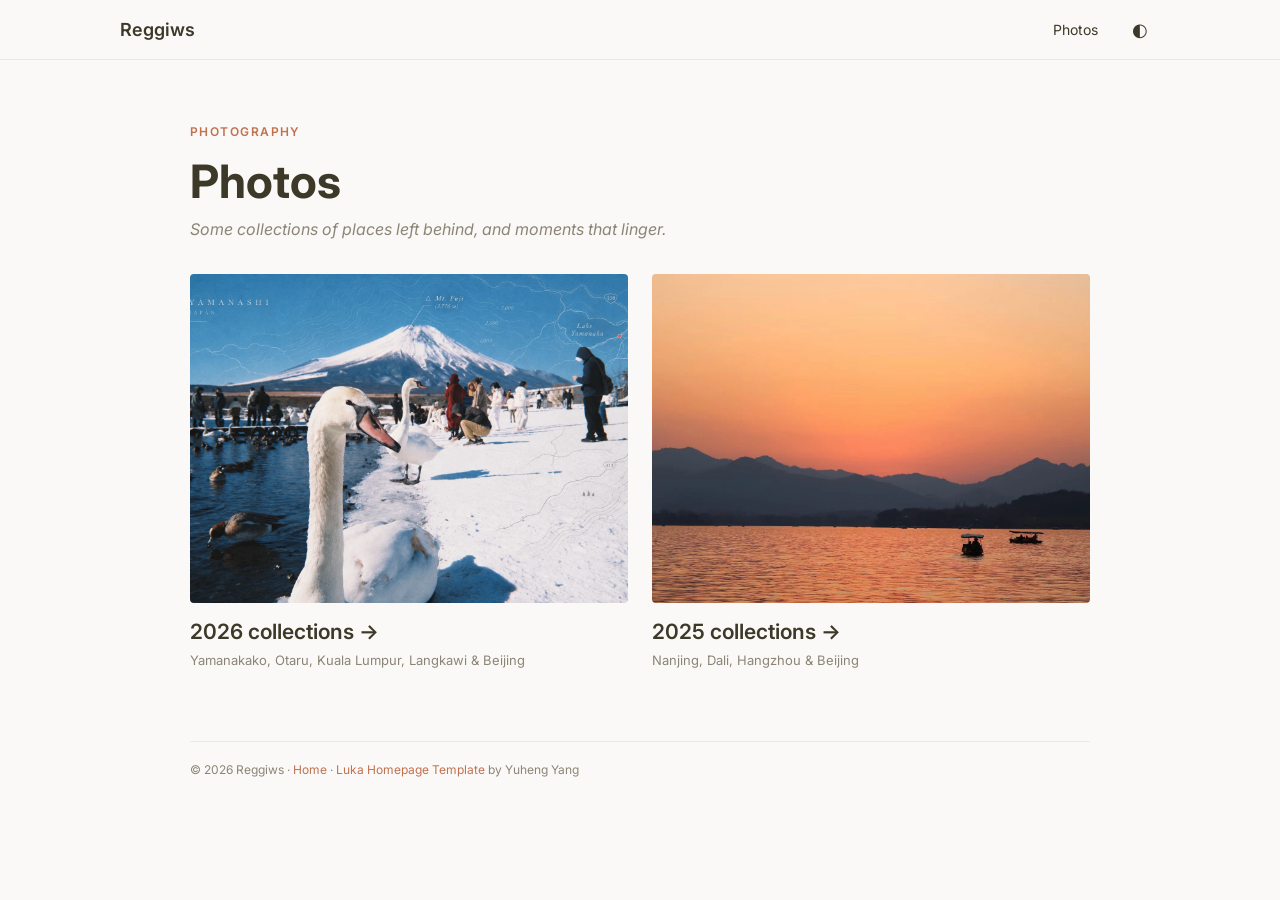
==== photos/index.html @ ba01953f "Replace Quartz with Luka homepage template and preserve photo collections" ====
<!doctype html><html lang="en"><head><meta charset="utf-8"><meta name="viewport" content="width=device-width, initial-scale=1"><title>Photos - Reggiws</title><link rel="icon" href="/assets/img/favicon.svg" type="image/svg+xml"><link rel="stylesheet" href="/assets/css/font_sans_serif.css"><link rel="stylesheet" href="/assets/css/theme-luka.css"><link rel="stylesheet" href="/assets/css/custom.css"></head><body class="theme-luka"><nav class="top-nav"><div class="nav-container"><div class="nav-left"><a href="/">Reggiws</a></div><div class="nav-right"><a href="/photos/">Photos</a><button class="theme-toggle" type="button" aria-label="Toggle color theme" data-theme-toggle>◐</button></div></div></nav><div class="wrapper gallery-wrapper"><main class="gallery-main"><p class="gallery-kicker">Photography</p><h1 class="gallery-title">Photos</h1><p class="gallery-subtitle">Some collections of places left behind, and moments that linger.</p><div class="collection-grid"><a class="collection-cover" href="/photos/2026/"><img src="/assets/photos/2026/japan-yamanashi.webp" alt="A swan beside Mount Fuji"><span class="collection-year">2026 collections →</span><span class="collection-places">Yamanakako, Otaru, Kuala Lumpur, Langkawi &amp; Beijing</span></a><a class="collection-cover" href="/photos/2025/"><img src="/assets/photos/2025/hangzhou-west-lake.webp" alt="West Lake at sunset"><span class="collection-year">2025 collections →</span><span class="collection-places">Nanjing, Dali, Hangzhou &amp; Beijing</span></a></div><footer class="gallery-footer">© 2026 Reggiws · <a href="/">Home</a> · <a href="https://github.com/wzsyyh/luka-homepage-template">Luka Homepage Template</a> by Yuheng Yang</footer></main></div><script src="/assets/js/theme.js"></script></body></html>
---- assets/css/font_sans_serif.css ----
@import url('https://fonts.googleapis.com/css2?family=Inter:wght@300;400;500;600;700&family=Ubuntu+Mono&display=swap');

body {
  background-color: #fff;
  font: 18px/1.5 "Inter", -apple-system, BlinkMacSystemFont, "Segoe UI", Roboto, Oxygen, Ubuntu, Cantarell, "Helvetica Neue", Arial, sans-serif;
  color: #595959;
  font-weight: 400;
}
---- assets/css/theme-luka.css ----
/* ============================================
   Luka Homepage
   Warm minimal academic homepage template
   ============================================ */

html {
  scroll-behavior: smooth;
}

body {
  margin: 0;
}

body.theme-luka,
body.theme-luka *,
body.theme-luka *::before,
body.theme-luka *::after {
  box-sizing: border-box;
}

:root {
  --luka-bg: #faf9f7;
  --luka-text: #3d3929;
  --luka-accent: #c2714f;
  --luka-secondary: #8c8577;
  --luka-border: rgba(194, 113, 79, 0.2);
  --luka-shadow: rgba(194, 113, 79, 0.15);
  --luka-social-bg: #ffffff;
  --luka-social-text: #8b7355;
  --luka-footer-border: rgba(194, 113, 79, 0.15);
}

@media (prefers-color-scheme: dark) {
  :root:not([data-theme="light"]) {
    --luka-bg: #1a1917;
    --luka-text: #d1cec7;
    --luka-accent: #e28a67;
    --luka-secondary: #9b9488;
    --luka-border: rgba(226, 138, 103, 0.2);
    --luka-shadow: rgba(0, 0, 0, 0.3);
    --luka-social-bg: #22211e;
    --luka-social-text: #d1cec7;
    --luka-footer-border: rgba(226, 138, 103, 0.15);
  }
}

[data-theme="dark"] {
  --luka-bg: #1a1917;
  --luka-text: #d1cec7;
  --luka-accent: #e28a67;
  --luka-secondary: #9b9488;
  --luka-border: rgba(226, 138, 103, 0.2);
  --luka-shadow: rgba(0, 0, 0, 0.3);
  --luka-social-bg: #22211e;
  --luka-social-text: #d1cec7;
  --luka-footer-border: rgba(226, 138, 103, 0.15);
}

[data-theme="light"] {
  --luka-bg: #faf9f7;
  --luka-text: #3d3929;
  --luka-accent: #c2714f;
  --luka-secondary: #8c8577;
  --luka-border: rgba(194, 113, 79, 0.2);
  --luka-shadow: rgba(194, 113, 79, 0.15);
  --luka-social-bg: #ffffff;
  --luka-social-text: #8b7355;
  --luka-footer-border: rgba(194, 113, 79, 0.15);
}

body.theme-luka {
  background: var(--luka-bg);
  color: var(--luka-text);
  font-family: "Inter", -apple-system, BlinkMacSystemFont, sans-serif;
  font-size: 16px;
  line-height: 1.65;
  transition: background-color 0.3s ease, color 0.3s ease;
}

body.theme-luka a {
  color: var(--luka-accent);
  text-decoration: none;
}

body.theme-luka a:hover {
  filter: brightness(1.15);
}

body.theme-luka .top-nav {
  position: fixed;
  top: 0;
  left: 0;
  right: 0;
  height: 60px;
  display: flex;
  justify-content: center;
  align-items: center;
  background: var(--luka-bg);
  border-bottom: 1px solid var(--luka-footer-border);
  z-index: 1000;
}

body.theme-luka .nav-container {
  width: 100%;
  max-width: 1120px;
  padding: 0 40px;
  display: flex;
  align-items: center;
  justify-content: space-between;
}

body.theme-luka .nav-left a {
  color: var(--luka-text);
  font-size: 18px;
  font-weight: 600;
}

body.theme-luka .theme-toggle {
  border: none;
  background: transparent;
  color: var(--luka-text);
  width: 40px;
  height: 40px;
  border-radius: 999px;
  cursor: pointer;
  font-size: 18px;
  transition: background-color 0.2s ease, color 0.2s ease;
}

body.theme-luka .theme-toggle:hover {
  background: var(--luka-border);
  color: var(--luka-accent);
}

body.theme-luka .wrapper {
  width: 100%;
  max-width: 1120px;
  margin: 0 auto;
  display: flex;
  flex-wrap: wrap;
  align-items: flex-start;
  min-height: 100vh;
}

body.theme-luka .sidebar {
  width: 320px;
  flex-shrink: 0;
  position: fixed;
  top: 60px;
  left: calc(50% - 560px);
  height: calc(100vh - 60px);
  overflow-y: auto;
  text-align: center;
  box-sizing: border-box;
  display: flex;
  flex-direction: column;
  justify-content: flex-start;
  align-items: center;
  padding-top: 60px;
  z-index: 100;
}

body.theme-luka .profile-card {
  width: 100%;
  padding: 0 20px;
  text-align: center;
}

body.theme-luka .image.avatar {
  display: block;
  margin: 0 auto 28px;
}

body.theme-luka .image.avatar img {
  width: 220px;
  height: 220px;
  border-radius: 50%;
  object-fit: cover;
  box-shadow: 0 6px 24px var(--luka-shadow);
}

body.theme-luka .site-name {
  margin: 0 0 8px;
  color: var(--luka-text);
  font-size: 28px;
  line-height: 1.2;
}

body.theme-luka .site-email {
  margin: 0 0 24px;
  color: var(--luka-secondary);
  font-size: 13px;
  font-family: "Ubuntu Mono", "SFMono-Regular", monospace;
  word-break: break-all;
}

body.theme-luka .social-icons {
  display: flex;
  justify-content: center;
  gap: 12px;
  flex-wrap: wrap;
}

body.theme-luka .social-icons a {
  width: 40px;
  height: 40px;
  display: inline-flex;
  align-items: center;
  justify-content: center;
  border-radius: 50%;
  background: var(--luka-social-bg);
  color: var(--luka-social-text) !important;
  box-shadow: 0 2px 8px rgba(61, 57, 41, 0.08);
  transition: transform 0.2s ease, background-color 0.2s ease, color 0.2s ease;
}

body.theme-luka .social-icons a:hover {
  background: var(--luka-accent);
  color: #fff !important;
  transform: translateY(-2px);
}

body.theme-luka .visitor-card {
  margin: 40px auto 0;
  width: 240px;
  padding: 18px 16px;
  border: 1px dashed var(--luka-border);
  border-radius: 14px;
  color: var(--luka-secondary);
  text-align: left;
}

body.theme-luka .visitor-card-title {
  margin-bottom: 8px;
  font-size: 13px;
  font-weight: 600;
  color: var(--luka-accent);
  text-transform: uppercase;
  letter-spacing: 0.08em;
}

body.theme-luka .visitor-card-body {
  font-size: 13px;
  line-height: 1.6;
}

body.theme-luka .content {
  flex: 1;
  min-width: 0;
  margin-left: 320px;
  padding: 120px 40px 80px 60px;
}

body.theme-luka .section {
  margin-bottom: 44px;
  opacity: 0;
  transform: translateY(12px);
  transition: opacity 0.45s ease, transform 0.45s ease;
}

body.theme-luka .section.visible {
  opacity: 1;
  transform: translateY(0);
}

body.theme-luka .section-title {
  display: inline-block;
  margin: 0 0 18px;
  padding-bottom: 10px;
  border-bottom: 2px solid var(--luka-accent);
  color: var(--luka-accent);
  font-size: 19px;
  font-weight: 600;
}

body.theme-luka .section-body p {
  margin: 0 0 14px;
}

body.theme-luka .card {
  background: transparent;
  padding: 0;
  box-shadow: none;
}

body.theme-luka .timeline-item {
  position: relative;
  margin-left: 20px;
  padding-left: 8px;
  padding-bottom: 20px;
}

body.theme-luka .timeline-item::before {
  content: "";
  position: absolute;
  left: -20px;
  top: 0;
  bottom: 0;
  width: 2px;
  background: linear-gradient(to bottom, var(--luka-accent), rgba(194, 113, 79, 0.12));
}

body.theme-luka .timeline-item:last-child::before {
  bottom: 50%;
}

body.theme-luka .timeline-item::after {
  content: "";
  position: absolute;
  left: -25px;
  top: 22px;
  width: 10px;
  height: 10px;
  border-radius: 50%;
  background: var(--luka-accent);
  border: 2px solid var(--luka-bg);
}

body.theme-luka .experience-item {
  display: flex;
  align-items: flex-start;
  gap: 16px;
}

body.theme-luka .institution-logo {
  width: 52px;
  height: 52px;
  flex-shrink: 0;
}

body.theme-luka .experience-content {
  flex: 1;
}

body.theme-luka .experience-content p {
  margin: 0 0 2px;
}

body.theme-luka .exp-title {
  font-size: 15px;
  color: var(--luka-text);
}

body.theme-luka .exp-detail {
  font-size: 14px;
  color: var(--luka-secondary);
}

body.theme-luka .exp-period {
  font-size: 13px;
  color: var(--luka-accent);
  font-weight: 500;
}

body.theme-luka .project-card {
  font-size: 15px;
  line-height: 1.7;
}

body.theme-luka .publications ol.bibliography {
  list-style: none;
  padding: 0;
  margin: 0;
}

body.theme-luka .publications ol.bibliography li {
  margin-bottom: 14px;
  padding: 15px 0 15px 16px;
  border-left: 3px solid var(--luka-accent);
}

body.theme-luka .pub-content .title {
  margin-bottom: 4px;
  color: var(--luka-text);
  font-size: 15px;
  font-weight: 600;
}

body.theme-luka .pub-content .author {
  margin-bottom: 4px;
  color: var(--luka-secondary);
  font-size: 14px;
}

body.theme-luka .pub-content .periodical {
  margin-bottom: 6px;
  color: var(--luka-accent);
  font-size: 14px;
}

body.theme-luka .pub-content .links a {
  font-size: 13px;
  font-weight: 500;
}

body.theme-luka .awards-grid {
  display: flex;
  flex-direction: column;
  gap: 8px;
}

body.theme-luka .award-item {
  display: flex;
  align-items: center;
  gap: 10px;
  padding: 4px 0;
}

body.theme-luka .award-icon {
  flex-shrink: 0;
  font-size: 20px;
}

body.theme-luka .award-text {
  color: var(--luka-text);
  font-size: 14px;
}

body.theme-luka .site-footer {
  width: 100%;
  flex-basis: 100%;
  padding: 32px 24px 40px 380px;
  text-align: center;
}

body.theme-luka .site-footer p {
  margin: 0;
  padding-top: 20px;
  border-top: 1px solid var(--luka-footer-border);
  color: var(--luka-secondary);
  font-size: 13px;
}

body.theme-luka .template-credit {
  display: inline-block;
  margin-top: 8px;
  font-size: 12px;
}

body.theme-luka h1,
body.theme-luka h2,
body.theme-luka h3,
body.theme-luka h4,
body.theme-luka strong {
  color: var(--luka-text);
}

@media (max-width: 1080px) {
  body.theme-luka .nav-container {
    padding: 0 20px;
  }

  body.theme-luka .wrapper {
    flex-direction: column;
    padding: 0 20px;
  }

  body.theme-luka .sidebar {
    position: static;
    left: auto;
    width: 100%;
    height: auto;
    padding-top: 80px;
    overflow: visible;
  }

  body.theme-luka .profile-card {
    padding: 0;
  }

  body.theme-luka .content {
    margin-left: 0;
    padding: 32px 0 48px;
  }

  body.theme-luka .site-footer {
    padding: 32px 0;
  }

  body.theme-luka .site-footer p {
    padding-top: 0;
    border-top: none;
  }
}

@media (max-width: 640px) {
  body.theme-luka .image.avatar img {
    width: 148px;
    height: 148px;
  }

  body.theme-luka .site-name {
    font-size: 24px;
  }

  body.theme-luka .experience-item {
    gap: 12px;
  }

  body.theme-luka .institution-logo {
    width: 44px;
    height: 44px;
  }

  body.theme-luka .visitor-card {
    width: 100%;
    max-width: 280px;
  }
}

@media (max-width: 480px) {
  body.theme-luka .section {
    margin-bottom: 32px;
  }

  body.theme-luka .section-title {
    font-size: 18px;
  }

  body.theme-luka .project-card,
  body.theme-luka .exp-detail,
  body.theme-luka .award-text,
  body.theme-luka .pub-content .author,
  body.theme-luka .pub-content .periodical {
    font-size: 13px;
  }
}
---- assets/css/custom.css ----
@font-face { font-family: "Quiet Fangsong"; src: url("/assets/fonts/quiet-note-fangsong.woff2") format("woff2"); font-display: swap; }
body.theme-luka .nav-right { display:flex; align-items:center; gap:22px; }
body.theme-luka .nav-right a { color:var(--luka-text); font-size:14px; }
body.theme-luka .profile-links { display:flex; justify-content:center; gap:18px; flex-wrap:wrap; font-size:13px; }
body.theme-luka .site-email a { color:var(--luka-secondary); }
body.theme-luka .education-entry { padding:0 0 16px; margin:0 0 16px; border-bottom:1px solid var(--luka-footer-border); }
body.theme-luka .education-entry:last-child { border:0; margin-bottom:0; padding-bottom:0; }
body.theme-luka .education-entry p { margin:0 0 4px; }
body.theme-luka .muted { color:var(--luka-secondary); font-style:italic; }
body.theme-luka .photo-intro { color:var(--luka-secondary); font-style:italic; }
body.theme-luka .text-link { font-weight:600; }
body.theme-luka .site-footer { text-align:left; padding-left:380px; }
body.theme-luka .site-footer p { border:0; padding:0; }
body.theme-luka .site-footer .quiet-note { margin:0 0 22px; color:color-mix(in srgb, var(--luka-secondary) 28%, var(--luka-bg)); font:12px/1.9 "Quiet Fangsong", serif; letter-spacing:.08em; }
body.theme-luka .footer-divider { padding:0 5px; }
body.theme-luka .gallery-wrapper { display:block; max-width:1040px; padding:110px 40px 70px; }
body.theme-luka .gallery-main { max-width:900px; margin:0 auto; }
body.theme-luka .gallery-kicker { color:var(--luka-accent); font-size:12px; font-weight:600; letter-spacing:.12em; text-transform:uppercase; }
body.theme-luka .gallery-title { margin:6px 0 8px; font-size:clamp(30px,5vw,46px); line-height:1.18; }
body.theme-luka .gallery-subtitle { margin:0 0 32px; color:var(--luka-secondary); font-style:italic; }
body.theme-luka .collection-grid { display:grid; grid-template-columns:repeat(2,minmax(0,1fr)); gap:24px; }
body.theme-luka .collection-cover { display:block; color:var(--luka-text); }
body.theme-luka .collection-cover img { width:100%; aspect-ratio:4/3; object-fit:cover; display:block; border-radius:4px; }
body.theme-luka .collection-year { display:block; margin-top:12px; font-size:21px; font-weight:600; color:var(--luka-text); }
body.theme-luka .collection-places { display:block; font-size:13px; color:var(--luka-secondary); }
body.theme-luka .gallery-back { display:inline-block; margin-bottom:24px; font-size:13px; }
body.theme-luka .photo-group { margin:42px 0 56px; }
body.theme-luka .photo-group h2 { margin:0 0 16px; font-size:20px; color:var(--luka-text); font-weight:600; }
body.theme-luka .photo-grid { display:grid; grid-template-columns:repeat(2,minmax(0,1fr)); gap:22px; align-items:start; }
body.theme-luka .photo-grid figure { margin:0; }
body.theme-luka .photo-grid img { display:block; width:100%; height:auto; border-radius:4px; }
body.theme-luka .photo-grid figcaption { margin-top:8px; font-size:13px; color:var(--luka-secondary); }
body.theme-luka .gallery-footer { margin-top:70px; padding-top:18px; border-top:1px solid var(--luka-footer-border); color:var(--luka-secondary); font-size:12px; }
@media (max-width:1080px) { body.theme-luka .site-footer { padding-left:0; } }
@media (max-width:640px) { body.theme-luka .gallery-wrapper { padding:95px 20px 48px; } body.theme-luka .collection-grid,body.theme-luka .photo-grid { grid-template-columns:1fr; } body.theme-luka .photo-grid { gap:28px; } }
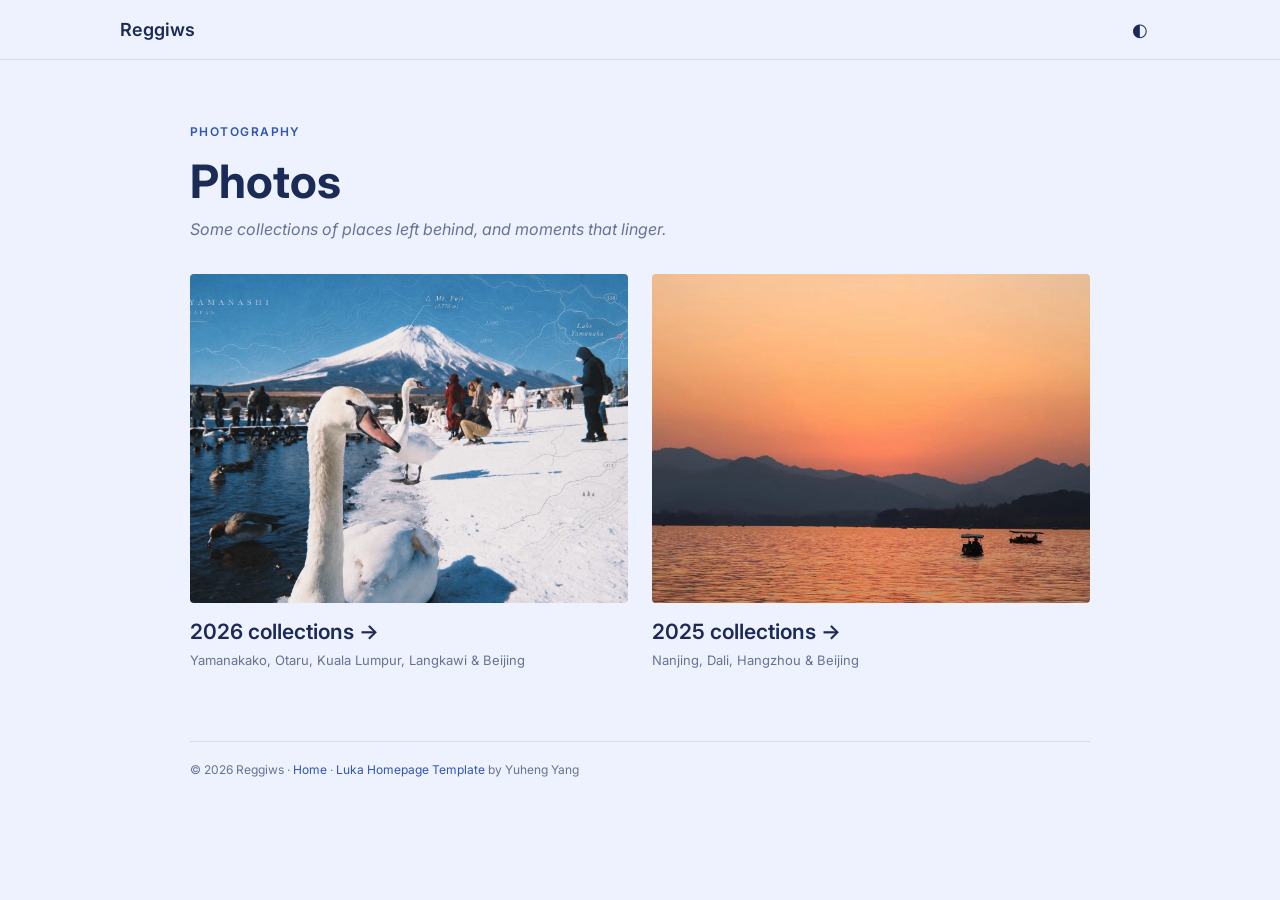
==== commit c9866cb4: "Add pale Klein blue theme and school emblems" ====
--- a/photos/index.html
+++ b/photos/index.html
@@ -1 +1 @@
-<!doctype html><html lang="en"><head><meta charset="utf-8"><meta name="viewport" content="width=device-width, initial-scale=1"><title>Photos - Reggiws</title><link rel="icon" href="/assets/img/favicon.svg" type="image/svg+xml"><link rel="stylesheet" href="/assets/css/font_sans_serif.css"><link rel="stylesheet" href="/assets/css/theme-luka.css"><link rel="stylesheet" href="/assets/css/custom.css"></head><body class="theme-luka"><nav class="top-nav"><div class="nav-container"><div class="nav-left"><a href="/">Reggiws</a></div><div class="nav-right"><a href="/photos/">Photos</a><button class="theme-toggle" type="button" aria-label="Toggle color theme" data-theme-toggle>◐</button></div></div></nav><div class="wrapper gallery-wrapper"><main class="gallery-main"><p class="gallery-kicker">Photography</p><h1 class="gallery-title">Photos</h1><p class="gallery-subtitle">Some collections of places left behind, and moments that linger.</p><div class="collection-grid"><a class="collection-cover" href="/photos/2026/"><img src="/assets/photos/2026/japan-yamanashi.webp" alt="A swan beside Mount Fuji"><span class="collection-year">2026 collections →</span><span class="collection-places">Yamanakako, Otaru, Kuala Lumpur, Langkawi &amp; Beijing</span></a><a class="collection-cover" href="/photos/2025/"><img src="/assets/photos/2025/hangzhou-west-lake.webp" alt="West Lake at sunset"><span class="collection-year">2025 collections →</span><span class="collection-places">Nanjing, Dali, Hangzhou &amp; Beijing</span></a></div><footer class="gallery-footer">© 2026 Reggiws · <a href="/">Home</a> · <a href="https://github.com/wzsyyh/luka-homepage-template">Luka Homepage Template</a> by Yuheng Yang</footer></main></div><script src="/assets/js/theme.js"></script></body></html>+<!doctype html><html lang="en"><head><meta charset="utf-8"><meta name="viewport" content="width=device-width, initial-scale=1"><title>Photos - Reggiws</title><link rel="icon" href="/assets/img/favicon.svg" type="image/svg+xml"><link rel="stylesheet" href="/assets/css/font_sans_serif.css"><link rel="stylesheet" href="/assets/css/theme-luka.css"><link rel="stylesheet" href="/assets/css/custom.css"></head><body class="theme-luka"><nav class="top-nav"><div class="nav-container"><div class="nav-left"><a href="/">Reggiws</a></div><div class="nav-right"><button class="theme-toggle" type="button" aria-label="Toggle color theme" data-theme-toggle>◐</button></div></div></nav><div class="wrapper gallery-wrapper"><main class="gallery-main"><p class="gallery-kicker">Photography</p><h1 class="gallery-title">Photos</h1><p class="gallery-subtitle">Some collections of places left behind, and moments that linger.</p><div class="collection-grid"><a class="collection-cover" href="/photos/2026/"><img src="/assets/photos/2026/japan-yamanashi.webp" alt="A swan beside Mount Fuji"><span class="collection-year">2026 collections →</span><span class="collection-places">Yamanakako, Otaru, Kuala Lumpur, Langkawi &amp; Beijing</span></a><a class="collection-cover" href="/photos/2025/"><img src="/assets/photos/2025/hangzhou-west-lake.webp" alt="West Lake at sunset"><span class="collection-year">2025 collections →</span><span class="collection-places">Nanjing, Dali, Hangzhou &amp; Beijing</span></a></div><footer class="gallery-footer">© 2026 Reggiws · <a href="/">Home</a> · <a href="https://github.com/wzsyyh/luka-homepage-template">Luka Homepage Template</a> by Yuheng Yang</footer></main></div><script src="/assets/js/theme.js"></script></body></html>
--- a/assets/css/custom.css
+++ b/assets/css/custom.css
@@ -1,11 +1,19 @@
 @font-face { font-family: "Quiet Fangsong"; src: url("/assets/fonts/quiet-note-fangsong.woff2") format("woff2"); font-display: swap; }
+:root, [data-theme="light"] { --luka-bg:#eef2ff; --luka-text:#1c2b56; --luka-accent:#3154b9; --luka-secondary:#667393; --luka-border:rgba(49,84,185,.18); --luka-shadow:rgba(36,68,160,.11); --luka-social-bg:#f8faff; --luka-social-text:#3154b9; --luka-footer-border:rgba(49,84,185,.14); }
+[data-theme="dark"] { --luka-bg:#121b37; --luka-text:#e2e8ff; --luka-accent:#9cb6ff; --luka-secondary:#a5afcb; --luka-border:rgba(156,182,255,.23); --luka-shadow:rgba(0,0,0,.25); --luka-social-bg:#1b284a; --luka-social-text:#c8d6ff; --luka-footer-border:rgba(156,182,255,.2); }
 body.theme-luka .nav-right { display:flex; align-items:center; gap:22px; }
 body.theme-luka .nav-right a { color:var(--luka-text); font-size:14px; }
 body.theme-luka .profile-links { display:flex; justify-content:center; gap:18px; flex-wrap:wrap; font-size:13px; }
 body.theme-luka .site-email a { color:var(--luka-secondary); }
-body.theme-luka .education-entry { padding:0 0 16px; margin:0 0 16px; border-bottom:1px solid var(--luka-footer-border); }
+body.theme-luka .education-entry { padding:0 0 20px; margin:0 0 20px; border-bottom:1px solid var(--luka-footer-border); }
 body.theme-luka .education-entry:last-child { border:0; margin-bottom:0; padding-bottom:0; }
 body.theme-luka .education-entry p { margin:0 0 4px; }
+body.theme-luka .school-mark { flex:none; width:50px; height:50px; display:grid; place-items:center; border:1px solid var(--luka-border); border-radius:5px; color:var(--luka-accent); background:var(--luka-social-bg); font:600 14px/1 Georgia,serif; letter-spacing:.03em; }
+body.theme-luka .school-seal { flex:none; width:50px; height:50px; object-fit:contain; border:1px solid var(--luka-border); border-radius:6px; background:#fff; padding:4px; }
+body.theme-luka .lab-mark { font-size:23px; }
+body.theme-luka .exp-subdetail { color:var(--luka-secondary); font-size:13px; }
+body.theme-luka .research-entry { padding-top:2px; }
+body.theme-luka .research-entry .exp-title a { color:var(--luka-text); }
 body.theme-luka .muted { color:var(--luka-secondary); font-style:italic; }
 body.theme-luka .photo-intro { color:var(--luka-secondary); font-style:italic; }
 body.theme-luka .text-link { font-weight:600; }
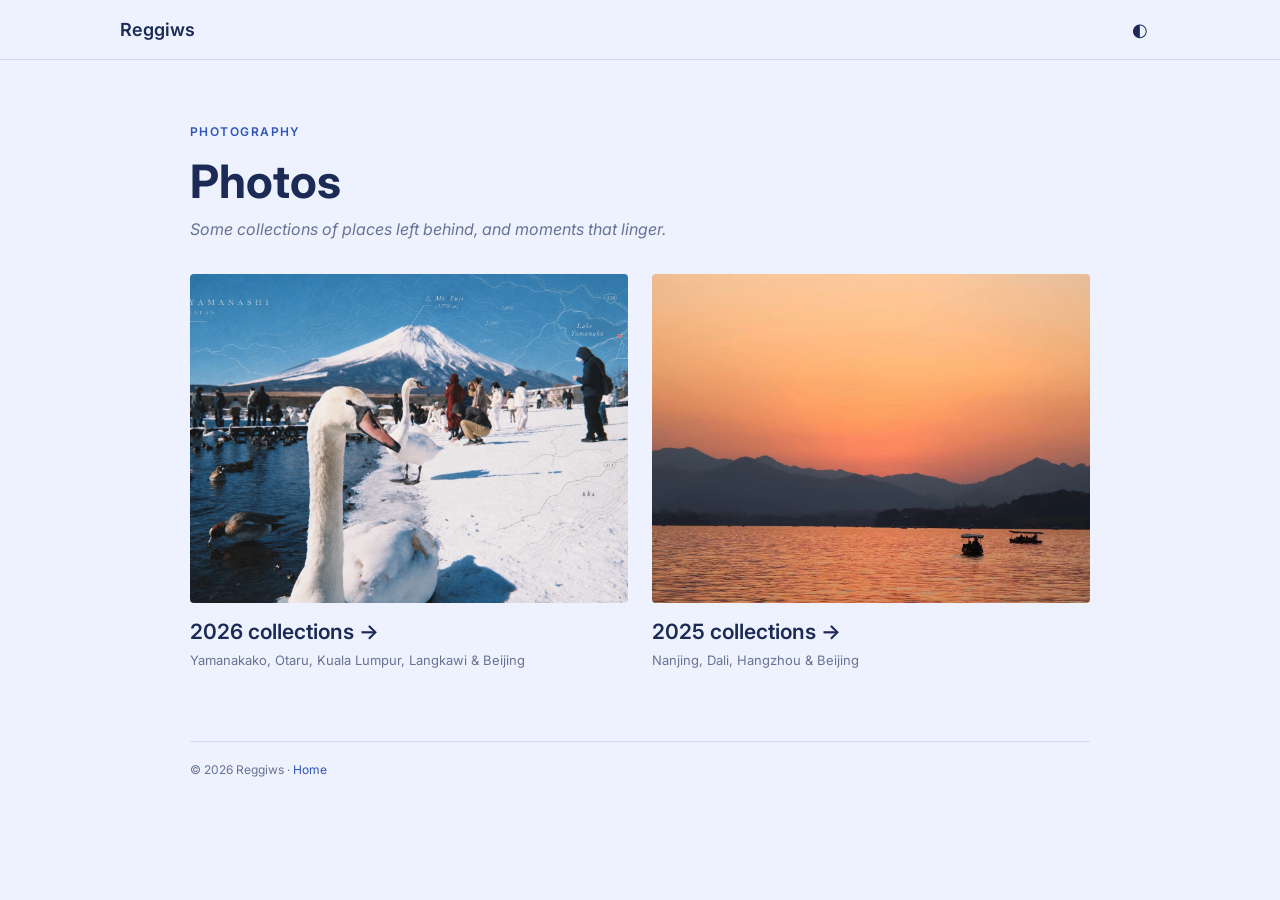
==== commit 573c4594: "Remove template credit from visible footers" ====
--- a/photos/index.html
+++ b/photos/index.html
@@ -1 +1 @@
-<!doctype html><html lang="en"><head><meta charset="utf-8"><meta name="viewport" content="width=device-width, initial-scale=1"><title>Photos - Reggiws</title><link rel="icon" href="/assets/img/favicon.svg" type="image/svg+xml"><link rel="stylesheet" href="/assets/css/font_sans_serif.css"><link rel="stylesheet" href="/assets/css/theme-luka.css"><link rel="stylesheet" href="/assets/css/custom.css"></head><body class="theme-luka"><nav class="top-nav"><div class="nav-container"><div class="nav-left"><a href="/">Reggiws</a></div><div class="nav-right"><button class="theme-toggle" type="button" aria-label="Toggle color theme" data-theme-toggle>◐</button></div></div></nav><div class="wrapper gallery-wrapper"><main class="gallery-main"><p class="gallery-kicker">Photography</p><h1 class="gallery-title">Photos</h1><p class="gallery-subtitle">Some collections of places left behind, and moments that linger.</p><div class="collection-grid"><a class="collection-cover" href="/photos/2026/"><img src="/assets/photos/2026/japan-yamanashi.webp" alt="A swan beside Mount Fuji"><span class="collection-year">2026 collections →</span><span class="collection-places">Yamanakako, Otaru, Kuala Lumpur, Langkawi &amp; Beijing</span></a><a class="collection-cover" href="/photos/2025/"><img src="/assets/photos/2025/hangzhou-west-lake.webp" alt="West Lake at sunset"><span class="collection-year">2025 collections →</span><span class="collection-places">Nanjing, Dali, Hangzhou &amp; Beijing</span></a></div><footer class="gallery-footer">© 2026 Reggiws · <a href="/">Home</a> · <a href="https://github.com/wzsyyh/luka-homepage-template">Luka Homepage Template</a> by Yuheng Yang</footer></main></div><script src="/assets/js/theme.js"></script></body></html>+<!doctype html><html lang="en"><head><meta charset="utf-8"><meta name="viewport" content="width=device-width, initial-scale=1"><title>Photos - Reggiws</title><link rel="icon" href="/assets/img/favicon.svg" type="image/svg+xml"><link rel="stylesheet" href="/assets/css/font_sans_serif.css"><link rel="stylesheet" href="/assets/css/theme-luka.css"><link rel="stylesheet" href="/assets/css/custom.css"></head><body class="theme-luka"><nav class="top-nav"><div class="nav-container"><div class="nav-left"><a href="/">Reggiws</a></div><div class="nav-right"><button class="theme-toggle" type="button" aria-label="Toggle color theme" data-theme-toggle>◐</button></div></div></nav><div class="wrapper gallery-wrapper"><main class="gallery-main"><p class="gallery-kicker">Photography</p><h1 class="gallery-title">Photos</h1><p class="gallery-subtitle">Some collections of places left behind, and moments that linger.</p><div class="collection-grid"><a class="collection-cover" href="/photos/2026/"><img src="/assets/photos/2026/japan-yamanashi.webp" alt="A swan beside Mount Fuji"><span class="collection-year">2026 collections →</span><span class="collection-places">Yamanakako, Otaru, Kuala Lumpur, Langkawi &amp; Beijing</span></a><a class="collection-cover" href="/photos/2025/"><img src="/assets/photos/2025/hangzhou-west-lake.webp" alt="West Lake at sunset"><span class="collection-year">2025 collections →</span><span class="collection-places">Nanjing, Dali, Hangzhou &amp; Beijing</span></a></div><footer class="gallery-footer">© 2026 Reggiws · <a href="/">Home</a></footer></main></div><script src="/assets/js/theme.js"></script></body></html>
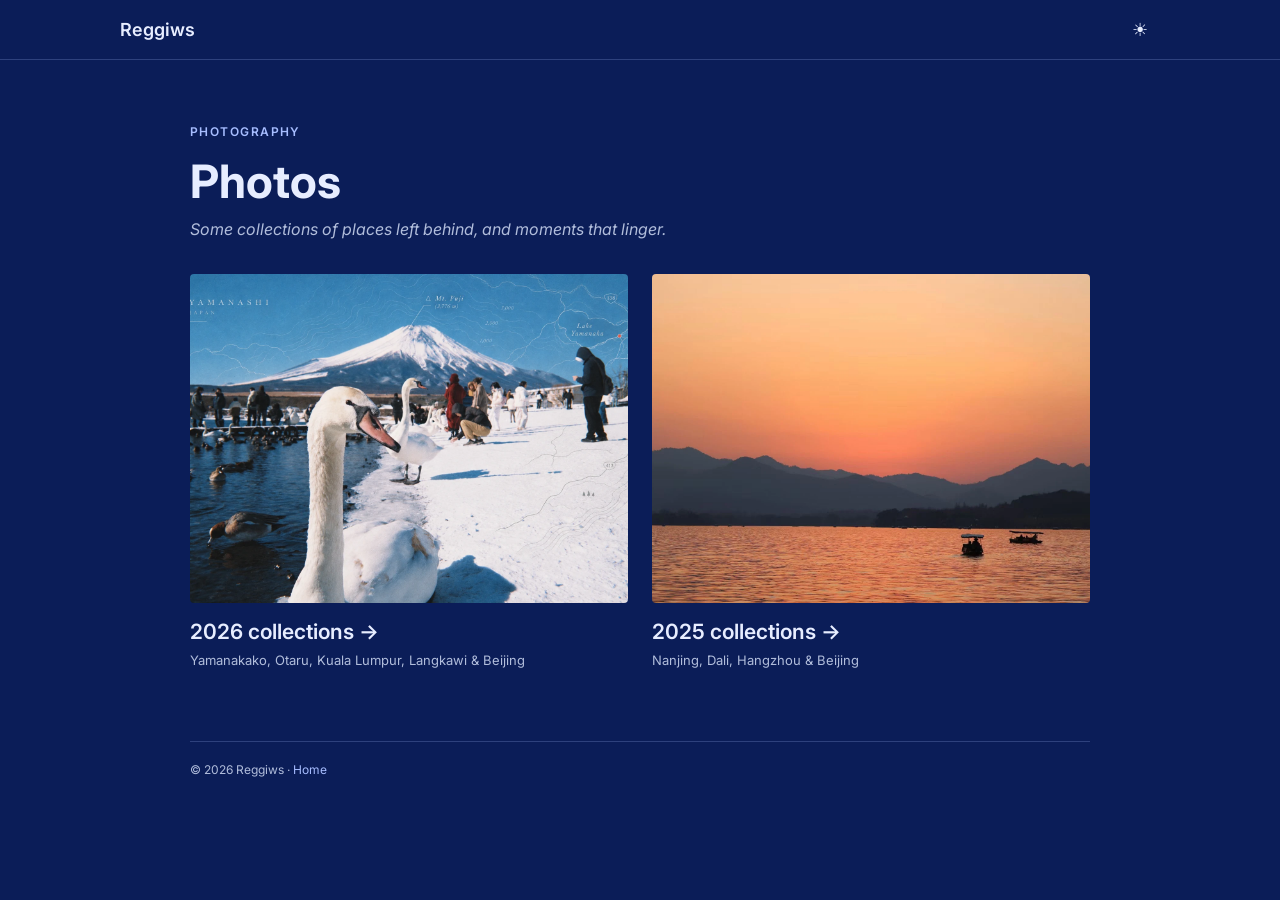
==== commit 6ed09f7b: "Default homepage theme to dark" ====
--- a/photos/index.html
+++ b/photos/index.html
@@ -1 +1 @@
-<!doctype html><html lang="en"><head><meta charset="utf-8"><meta name="viewport" content="width=device-width, initial-scale=1"><title>Photos - Reggiws</title><link rel="icon" href="/assets/img/favicon.svg" type="image/svg+xml"><link rel="stylesheet" href="/assets/css/font_sans_serif.css"><link rel="stylesheet" href="/assets/css/theme-luka.css"><link rel="stylesheet" href="/assets/css/custom.css"></head><body class="theme-luka"><nav class="top-nav"><div class="nav-container"><div class="nav-left"><a href="/">Reggiws</a></div><div class="nav-right"><button class="theme-toggle" type="button" aria-label="Toggle color theme" data-theme-toggle>◐</button></div></div></nav><div class="wrapper gallery-wrapper"><main class="gallery-main"><p class="gallery-kicker">Photography</p><h1 class="gallery-title">Photos</h1><p class="gallery-subtitle">Some collections of places left behind, and moments that linger.</p><div class="collection-grid"><a class="collection-cover" href="/photos/2026/"><img src="/assets/photos/2026/japan-yamanashi.webp" alt="A swan beside Mount Fuji"><span class="collection-year">2026 collections →</span><span class="collection-places">Yamanakako, Otaru, Kuala Lumpur, Langkawi &amp; Beijing</span></a><a class="collection-cover" href="/photos/2025/"><img src="/assets/photos/2025/hangzhou-west-lake.webp" alt="West Lake at sunset"><span class="collection-year">2025 collections →</span><span class="collection-places">Nanjing, Dali, Hangzhou &amp; Beijing</span></a></div><footer class="gallery-footer">© 2026 Reggiws · <a href="/">Home</a></footer></main></div><script src="/assets/js/theme.js"></script></body></html>+<!doctype html><html lang="en" data-theme="dark"><head><meta charset="utf-8"><meta name="viewport" content="width=device-width, initial-scale=1"><title>Photos - Reggiws</title><link rel="icon" href="/assets/img/favicon.svg" type="image/svg+xml"><link rel="stylesheet" href="/assets/css/font_sans_serif.css"><link rel="stylesheet" href="/assets/css/theme-luka.css"><link rel="stylesheet" href="/assets/css/custom.css"></head><body class="theme-luka"><nav class="top-nav"><div class="nav-container"><div class="nav-left"><a href="/">Reggiws</a></div><div class="nav-right"><button class="theme-toggle" type="button" aria-label="Toggle color theme" data-theme-toggle>◐</button></div></div></nav><div class="wrapper gallery-wrapper"><main class="gallery-main"><p class="gallery-kicker">Photography</p><h1 class="gallery-title">Photos</h1><p class="gallery-subtitle">Some collections of places left behind, and moments that linger.</p><div class="collection-grid"><a class="collection-cover" href="/photos/2026/"><img src="/assets/photos/2026/japan-yamanashi.webp" alt="A swan beside Mount Fuji"><span class="collection-year">2026 collections →</span><span class="collection-places">Yamanakako, Otaru, Kuala Lumpur, Langkawi &amp; Beijing</span></a><a class="collection-cover" href="/photos/2025/"><img src="/assets/photos/2025/hangzhou-west-lake.webp" alt="West Lake at sunset"><span class="collection-year">2025 collections →</span><span class="collection-places">Nanjing, Dali, Hangzhou &amp; Beijing</span></a></div><footer class="gallery-footer">© 2026 Reggiws · <a href="/">Home</a></footer></main></div><script src="/assets/js/theme.js"></script></body></html>
--- a/assets/css/custom.css
+++ b/assets/css/custom.css
@@ -1,6 +1,6 @@
 @font-face { font-family: "Quiet Fangsong"; src: url("/assets/fonts/quiet-note-fangsong.woff2") format("woff2"); font-display: swap; }
 :root, [data-theme="light"] { --luka-bg:#eef2ff; --luka-text:#1c2b56; --luka-accent:#3154b9; --luka-secondary:#667393; --luka-border:rgba(49,84,185,.18); --luka-shadow:rgba(36,68,160,.11); --luka-social-bg:#f8faff; --luka-social-text:#3154b9; --luka-footer-border:rgba(49,84,185,.14); }
-[data-theme="dark"] { --luka-bg:#121b37; --luka-text:#e2e8ff; --luka-accent:#9cb6ff; --luka-secondary:#a5afcb; --luka-border:rgba(156,182,255,.23); --luka-shadow:rgba(0,0,0,.25); --luka-social-bg:#1b284a; --luka-social-text:#c8d6ff; --luka-footer-border:rgba(156,182,255,.2); }
+:root[data-theme="dark"] { --luka-bg:#0b1d58; --luka-text:#e7edff; --luka-accent:#a7bdff; --luka-secondary:#b1bddb; --luka-border:rgba(167,189,255,.25); --luka-shadow:rgba(0,0,0,.25); --luka-social-bg:#18316f; --luka-social-text:#d3dfff; --luka-footer-border:rgba(167,189,255,.22); }
 body.theme-luka .nav-right { display:flex; align-items:center; gap:22px; }
 body.theme-luka .nav-right a { color:var(--luka-text); font-size:14px; }
 body.theme-luka .profile-links { display:flex; justify-content:center; gap:18px; flex-wrap:wrap; font-size:13px; }
